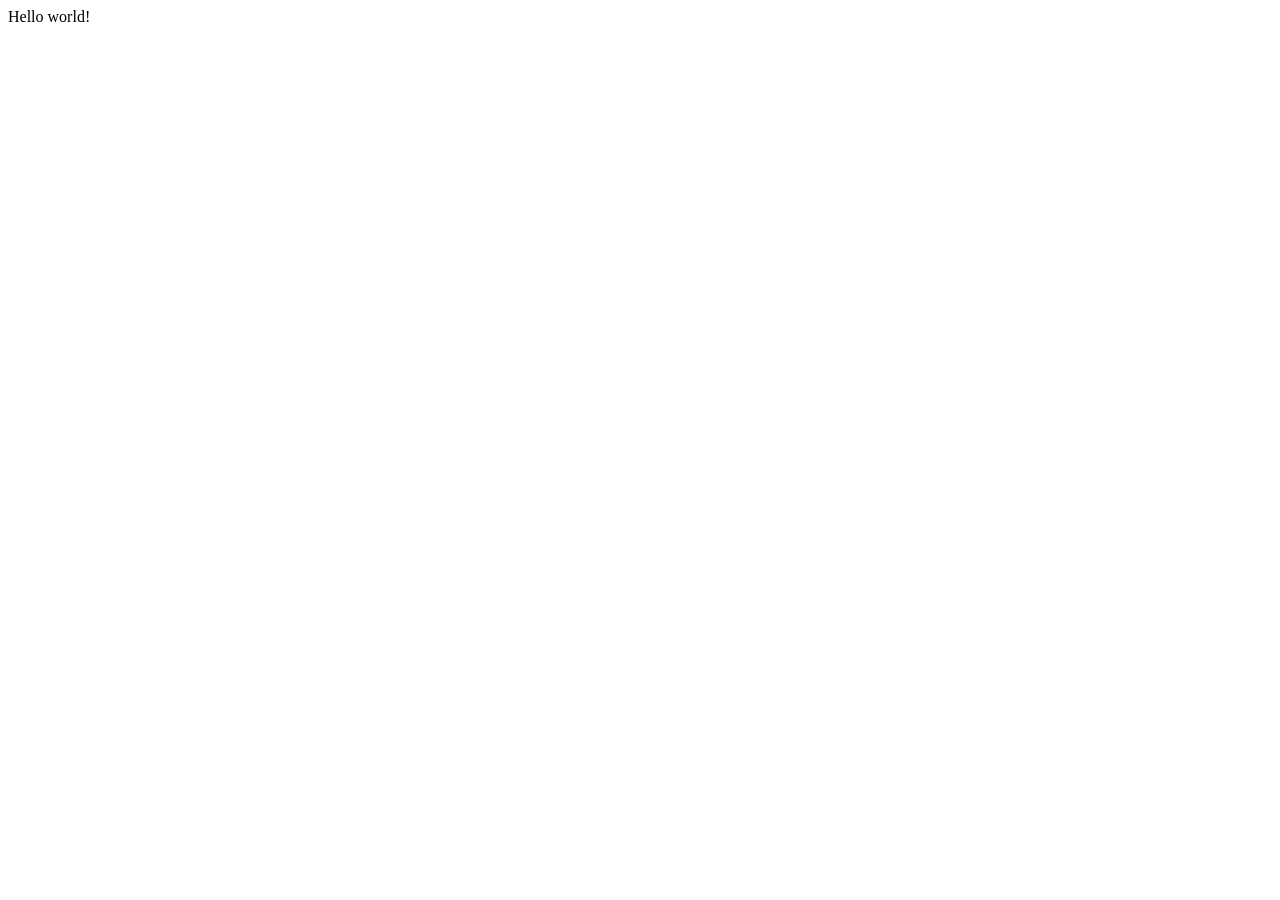
==== index.html @ d129b6b8 "Initial commit" ====
<!DOCTYPE html>
<html lang="en">
<head>
    <meta charset="UTF-8">
    <meta name="viewport" content="width=device-width, initial-scale=1.0">
    <title>Document</title>
</head>
<body>
    Hello world!
</body>
</html>
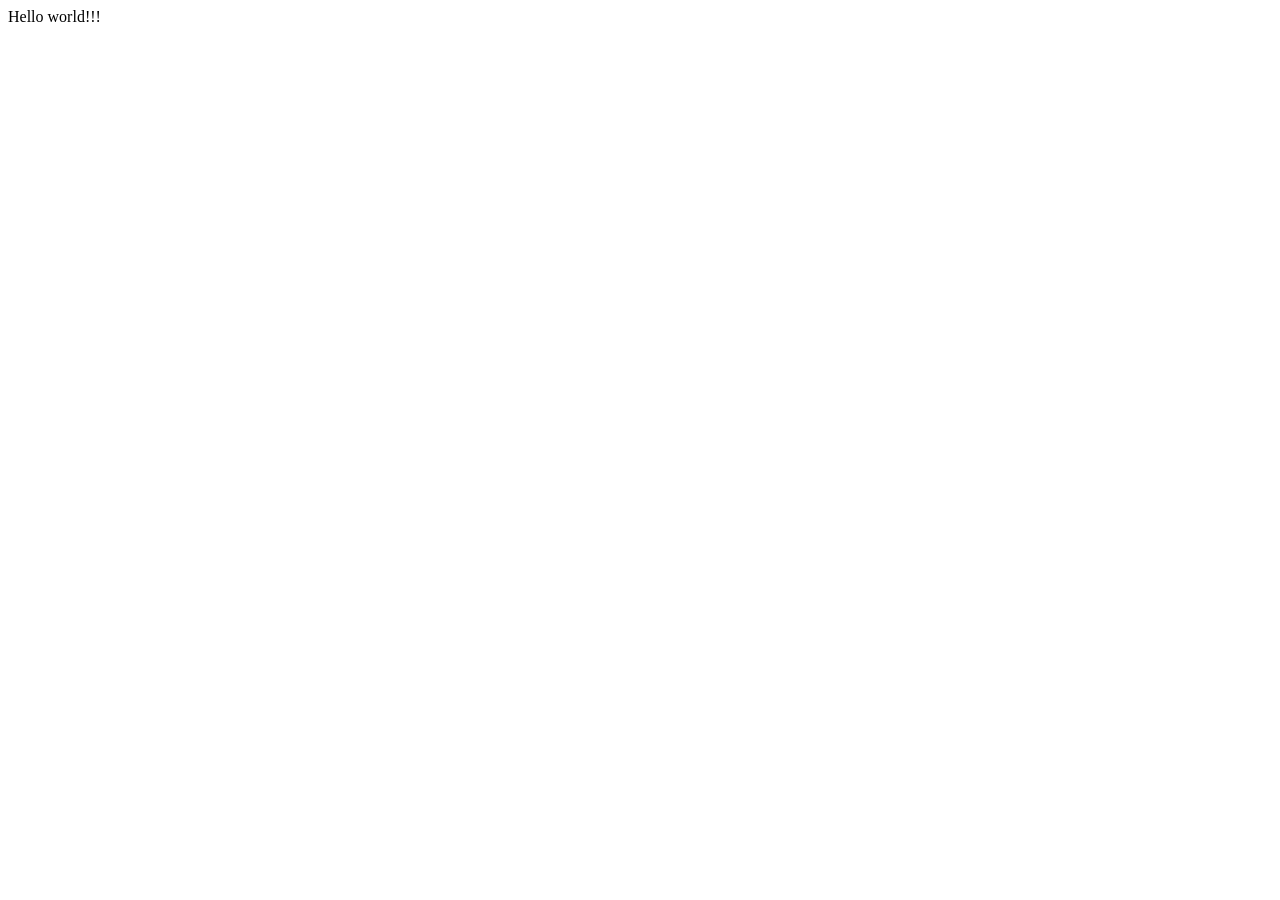
==== commit d00002d3: "Test commit" ====
--- a/index.html
+++ b/index.html
@@ -6,6 +6,6 @@
     <title>Document</title>
 </head>
 <body>
-    Hello world!
+    Hello world!!!
 </body>
 </html>
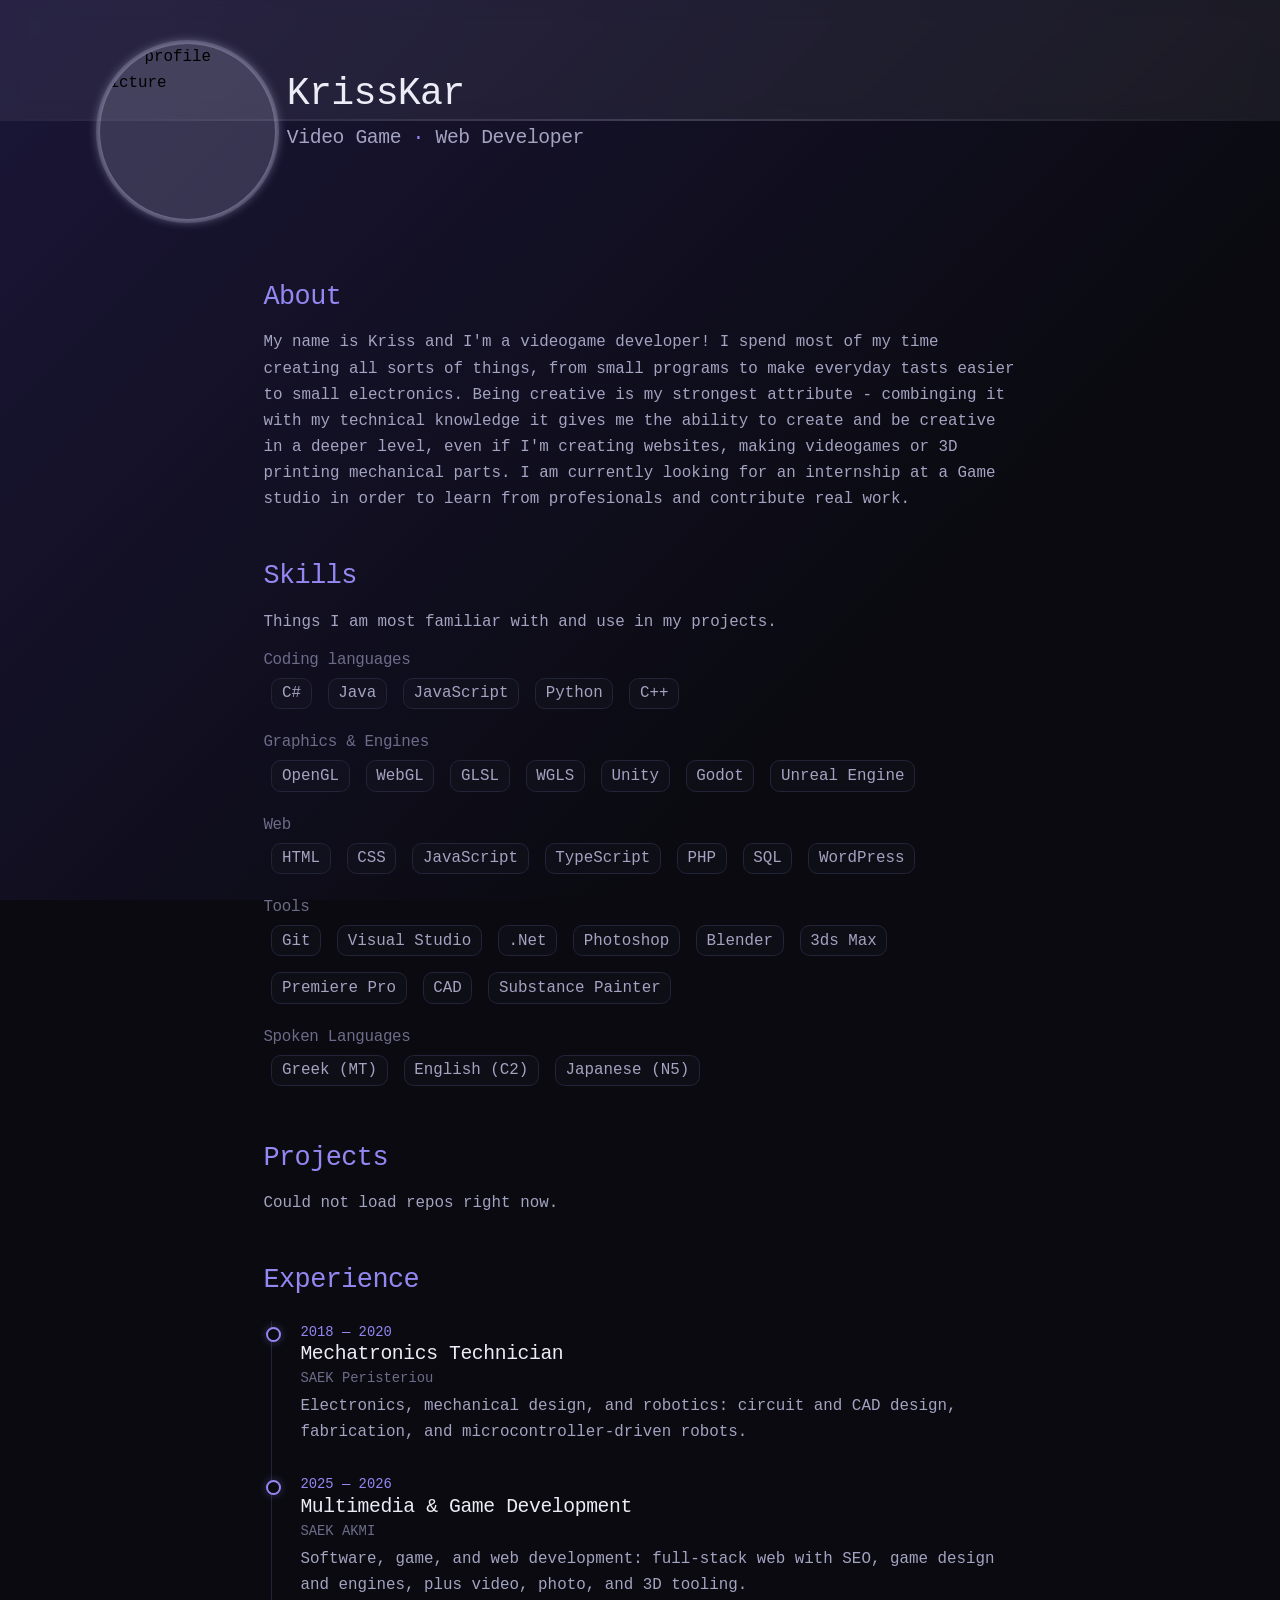
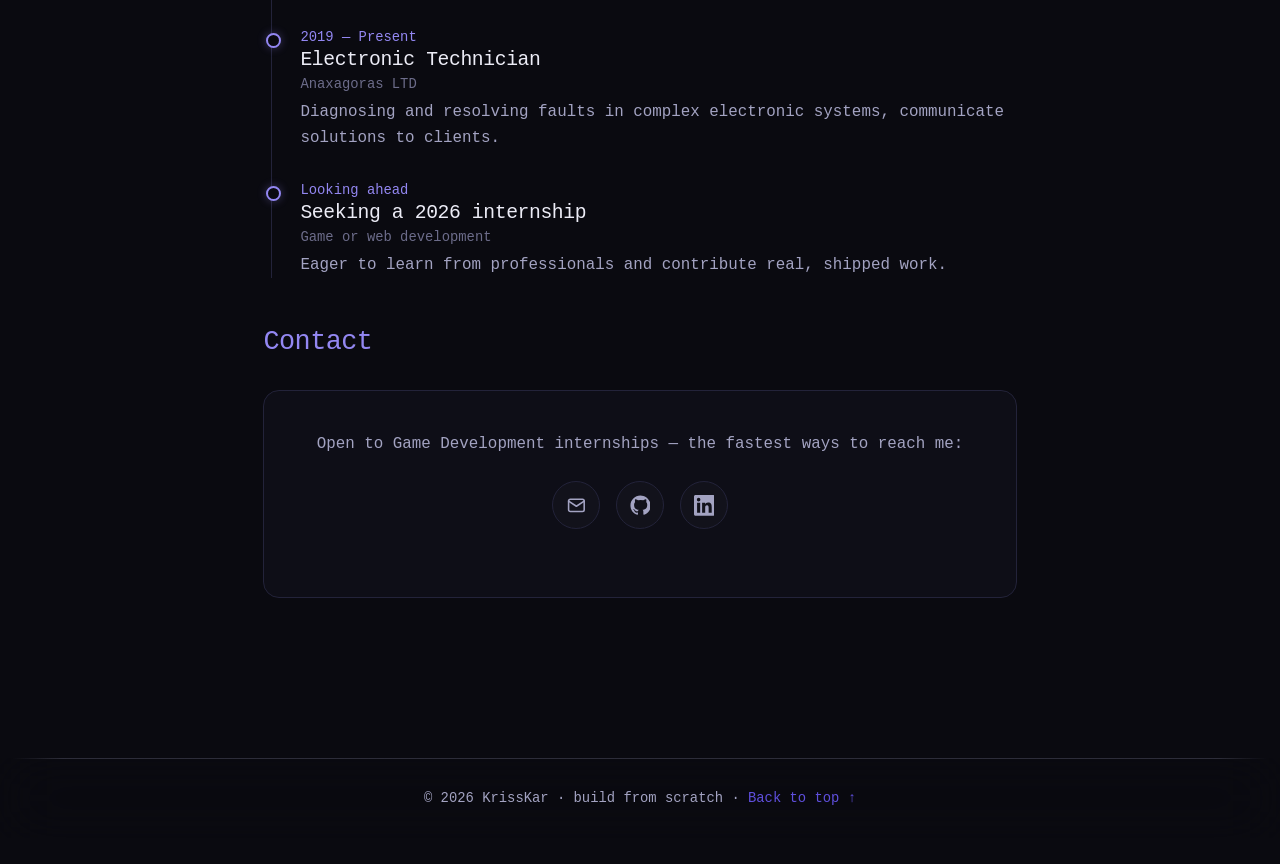
==== commit 86ca9faa: "+Finished frontend portfolio" ====
--- a/index.html
+++ b/index.html
@@ -3,9 +3,174 @@
 <head>
     <meta charset="UTF-8">
     <meta name="viewport" content="width=device-width, initial-scale=1.0">
-    <title>Document</title>
+    <link rel="preconnect" href="https://fonts.googleapis.com">
+    <link rel="preconnect" href="https://fonts.gstatic.com" crossorigin>
+    <link href="https://fonts.googleapis.com/css2?family=Geist+Mono:wght@300;400;500;600&family=Pixelify+Sans:wght@400;500;600&display=swap" rel="stylesheet">
+    <link rel="stylesheet" href="style.css">
+    <script src="repos.js" defer></script>
+    <script src="script.js" defer></script>
+    <title>KrissKar</title>
 </head>
 <body>
-    Hello world!!!
+    <div class="bg-body">
+        <div class="bg-glow-1"></div>
+        <div class="bg-glow-2"></div>
+        <div class="bg-glow-3"></div>
+        <div class="bg-glow-4"></div>
+    </div>
+    
+    <div class="header">
+        <div class="profile-img">
+            <img src="https://github.com/krisskar.png?size=200" alt="My profile picture">
+        </div>
+        <h1 class="name">KrissKar</h1>
+        <h3 class="title">
+            <span class="title-p1">Video Game </span>
+            <span class="sep">&middot;</span>
+            <span class="title-p2"> Web Developer</span>
+        </h3>
+    </div>
+
+    <div class="title-bg"></div>
+
+    <div class="main-content">
+        <h2 class="content-header">About</h2>
+        <p class="content-text">
+            My name is Kriss and I'm a videogame developer! I spend most of my time creating all sorts of things,
+            from small programs to make everyday tasts easier to small electronics. Being creative is my strongest attribute -
+            combinging it with my technical knowledge it gives me the ability to create and be creative in a deeper level, 
+            even if I'm creating websites, making videogames or 3D printing mechanical parts. I am currently looking for an
+            internship at a Game studio in order to learn from profesionals and contribute real work.
+        </p>
+
+        <h2 class="content-header">Skills</h2>
+        <p class="content-text">
+            Things I am most familiar with and use in my projects.
+        </p>
+
+        <h4 class="list-header">Coding languages</h4>
+        <div class="skill-list">
+            <div class="list-item">C#</div>
+            <div class="list-item">Java</div>
+            <div class="list-item">JavaScript</div>
+            <div class="list-item">Python</div>
+            <div class="list-item">C++</div>
+        </div>
+
+        <h4 class="list-header">Graphics & Engines</h4>
+        <div class="skill-list">
+            <div class="list-item">OpenGL</div>
+            <div class="list-item">WebGL</div>
+            <div class="list-item">GLSL</div>
+            <div class="list-item">WGLS</div>
+            <div class="list-item">Unity</div>
+            <div class="list-item">Godot</div>
+            <div class="list-item">Unreal Engine</div>
+        </div>
+
+        <h4 class="list-header">Web</h4>
+        <div class="skill-list">
+            <div class="list-item">HTML</div>
+            <div class="list-item">CSS</div>
+            <div class="list-item">JavaScript</div>
+            <div class="list-item">TypeScript</div>
+            <div class="list-item">PHP</div>
+            <div class="list-item">SQL</div>
+            <div class="list-item">WordPress</div>
+        </div>
+
+        <h4 class="list-header">Tools</h4>
+        <div class="skill-list">
+            <div class="list-item">Git</div>
+            <div class="list-item">Visual Studio</div>
+            <div class="list-item">.Net</div>
+            <div class="list-item">Photoshop</div>
+            <div class="list-item">Blender</div>
+            <div class="list-item">3ds Max</div>
+            <div class="list-item">Premiere Pro</div>
+            <div class="list-item">CAD</div>
+            <div class="list-item">Substance Painter</div>
+        </div>
+
+        <h4 class="list-header">Spoken Languages</h4>
+        <div class="skill-list">
+            <div class="list-item">Greek (MT)</div>
+            <div class="list-item">English (C2)</div>
+            <div class="list-item">Japanese (N5)</div>
+        </div>
+
+
+        <h2 class="content-header">Projects</h2>
+        <div class="repo-list">
+            <!--
+            <div class="repo-card">
+                <div class="repo-head">
+                    <h3 class="repo-name">Project Name</h3>
+                    <p class="repo-lang">language</p>
+                </div>
+                <p class="repo-desc">
+                    Placeholder description.
+                </p>
+                <a href="#" class="repo-link">view repo</a>
+            </div>
+            -->
+        </div>
+
+        <h2 class="content-header">Experience</h2>
+        <div class="timeline">
+            <div class="tl-item">
+                <p class="tl-date">2018 — 2020</p>
+                <h3 class="tl-title">Mechatronics Technician</h3>
+                <p class="tl-org">SAEK Peristeriou</p>
+                <p class="tl-desc"> Electronics, mechanical design, and robotics: circuit and CAD design, fabrication, and microcontroller-driven robots.</p>
+            </div>
+            <div class="tl-item">
+                <p class="tl-date">2025 — 2026</p>
+                <h3 class="tl-title">Multimedia & Game Development</h3>
+                <p class="tl-org">SAEK AKMI</p>
+                <p class="tl-desc">Software, game, and web development: full-stack web with SEO, game design and engines, plus video, photo, and 3D tooling.</p>
+            </div>
+            <div class="tl-item">
+                <p class="tl-date">2019 — Present</p>
+                <h3 class="tl-title">Electronic Technician</h3>
+                <p class="tl-org">Anaxagoras LTD</p>
+                <p class="tl-desc">Diagnosing and resolving faults in complex electronic systems, communicate solutions to clients.</p>
+            </div>
+            <div class="tl-item">
+                <p class="tl-date">Looking ahead</p>
+                <h3 class="tl-title">Seeking a 2026 internship</h3>
+                <p class="tl-org">Game or web development</p>
+                <p class="tl-desc">Eager to learn from professionals and contribute real, shipped work.</p>
+            </div>
+        </div>
+
+        <h2 class="content-header">Contact</h2>
+        <div class="contact-card">
+            <p class="content-text">Open to Game Development internships &mdash; the fastest ways to reach me:</p>
+            <div class="socials">
+                <a class="icon-btn" href="mailto:atmkrissbizz@gmail.com" aria-label="Email" title="Email">
+                    <svg viewBox="0 0 24 24" fill="none" stroke="currentColor" stroke-width="1.8" stroke-linecap="round" stroke-linejoin="round"><rect x="3" y="5" width="18" height="14" rx="2"/><path d="m3 7 9 6 9-6"/></svg>
+                </a>
+                <a class="icon-btn" href="https://github.com/krisskar" target="_blank" rel="noopener" aria-label="GitHub" title="GitHub">
+                    <svg viewBox="0 0 24 24" fill="currentColor"><path d="M12 .5C5.7.5.5 5.7.5 12c0 5.1 3.3 9.4 7.9 10.9.6.1.8-.3.8-.6v-2c-3.2.7-3.9-1.5-3.9-1.5-.5-1.3-1.3-1.7-1.3-1.7-1.1-.7.1-.7.1-.7 1.2.1 1.8 1.2 1.8 1.2 1 1.8 2.7 1.3 3.4 1 .1-.8.4-1.3.7-1.6-2.6-.3-5.3-1.3-5.3-5.8 0-1.3.5-2.3 1.2-3.1-.1-.3-.5-1.5.1-3.1 0 0 1-.3 3.3 1.2a11.5 11.5 0 0 1 6 0c2.3-1.5 3.3-1.2 3.3-1.2.6 1.6.2 2.8.1 3.1.8.8 1.2 1.8 1.2 3.1 0 4.5-2.7 5.5-5.3 5.8.4.3.8 1 .8 2.1v3.1c0 .3.2.7.8.6 4.6-1.5 7.9-5.8 7.9-10.9C23.5 5.7 18.3.5 12 .5z"/></svg>
+                </a>
+                <a class="icon-btn" href="https://www.linkedin.com/in/christoskrisskaratsiolis/" target="_blank" rel="noopener" aria-label="LinkedIn" title="LinkedIn">
+                    <svg viewBox="0 0 24 24" fill="currentColor"><path d="M20.45 20.45h-3.56v-5.57c0-1.33 0-3.04-1.85-3.04-1.85 0-2.14 1.45-2.14 2.94v5.67H9.35V9h3.41v1.56h.05c.48-.9 1.64-1.85 3.37-1.85 3.6 0 4.27 2.37 4.27 5.46v6.28zM5.34 7.43a2.06 2.06 0 1 1 0-4.13 2.06 2.06 0 0 1 0 4.13zM7.12 20.45H3.56V9h3.56v11.45zM22.22 0H1.77C.79 0 0 .77 0 1.73v20.54C0 23.23.79 24 1.77 24h20.45c.98 0 1.78-.77 1.78-1.73V1.73C24 .77 23.2 0 22.22 0z"/></svg>
+                </a>
+            </div>
+            <!--<a class="resume-btn" href="#">
+                <svg viewBox="0 0 24 24" fill="none" stroke="currentColor" stroke-width="1.8" stroke-linecap="round" stroke-linejoin="round"><path d="M12 3v12m0 0 4-4m-4 4-4-4"/><path d="M4 17v2a2 2 0 0 0 2 2h12a2 2 0 0 0 2-2v-2"/></svg>
+                Download r&eacute;sum&eacute;
+            </a>-->
+        </div>
+
+    </div>
+
+    <footer>
+        <p class="copyright">
+            &copy; 2026 KrissKar &middot; build from scratch &middot; <a class="top-btn" href="#">Back to top &UpArrow;</a>
+        </p>
+    </footer>
+
 </body>
 </html>
--- a/style.css
+++ b/style.css
@@ -0,0 +1,517 @@
+* {
+    margin: 0;
+    padding: 0;
+    box-sizing: border-box;
+}
+
+:root {
+    /*Background*/
+    --bg-base:     #0A0A10;
+    --bg-secondary:#1B1638;
+    --bg-header:   #ececf611;
+    
+    /*Glow*/
+    --glow-violet:  #2D2358;
+    --glow-blue:    #142A4D;
+    --glow-indigo:  #221d4e;
+    --glow-blurple: #1E1A44;
+
+    /*Text color*/
+    --text-primary:  #ECECF6;
+    --text-secondary:#A3A3C2;
+    --text-accent:   #9387F2;
+    --text-dimmed:   #5F4FDD;
+    --text-muted:    #6C6C8A;
+
+    --color-border:    #A3A3C23d;
+    --color-glow-dim:  #7C6FF0;
+    --color-glow:      #9387F2;
+    --card-background: #1a1a2850;
+    --card-border:     #23233A;
+
+    /* Used for header elements in order to be fluid */
+    --pfp: clamp(5rem, 2.857rem + 10.714vi, 12.5rem);
+
+
+    /*fonts*/
+    --font-sans:  'Geist Sans',    monospace;
+    --font-pixel: 'Pixelify Sans', monospace;
+    /*Text scale - fluid from 320px to 1440px viewport, current value = max */
+    --text-xs:   clamp(0.688rem, 0.67rem  + 0.089vi, 0.75rem);  /* up to 12px - fine print     */
+    --text-sm:   clamp(0.813rem, 0.795rem + 0.089vi, 0.875rem); /* up to 14px - secondary      */
+    --text-base: clamp(0.938rem, 0.92rem  + 0.089vi, 1rem);     /* up to 16px - body           */
+    --text-lg:   clamp(1.125rem, 1.089rem + 0.179vi, 1.25rem);  /* up to 20px - subheadings    */
+    --text-xl:   clamp(1.25rem,  1.107rem + 0.714vi, 1.75rem);  /* up to 28px - section titles */
+    --text-2xl:  clamp(1.75rem,  1.536rem + 1.071vi, 2.5rem);   /* up to 40px - hero heading   */
+
+}
+
+body {
+    font-family: var(--font-sans);
+    font-size: var(--text-base);
+    line-height: 1.65;
+    font-weight: 300;
+    -webkit-font-smoothing: antialiased;
+    background: var(--bg-base);
+}
+
+h1, h2 {
+    font-weight: 500;
+    line-height: 1.2;
+    letter-spacing: -0.02em;
+}
+
+h3 {
+    font-weight: 400;
+    line-height: 1.2;
+    letter-spacing: -0.02em;
+}
+
+h4 {
+    font-weight: 300;
+    line-height: 1.2;
+    letter-spacing: -0.02em;
+}
+
+h1 { font-size: var(--text-2xl); }
+h2 { font-size: var(--text-xl); }
+h3 { font-size: var(--text-lg); }
+h4 { font-size: var(--text-base);}
+
+
+.bg-body {
+    position: fixed;
+    z-index: 0;
+    inset: 0;
+    overflow: hidden;
+    pointer-events: none;
+    background: linear-gradient(135deg, var(--bg-secondary), var(--bg-base) 70%);
+}
+
+.bg-glow-1 { background: radial-gradient(circle at 68% 10%, var(--glow-indigo), transparent 40%); }
+.bg-glow-2 { background: radial-gradient(circle at 18% 40%, var(--glow-violet), transparent 36%); }
+.bg-glow-3 { background: radial-gradient(circle at 80% 72%, var(--glow-blue), transparent 40%); }
+.bg-glow-4 { background: radial-gradient(circle at 54% 80%, var(--glow-blurple), transparent 40%); }
+
+.bg-glow-1, .bg-glow-2, .bg-glow-3, .bg-glow-4 {
+    z-index: 0;
+    inset: inherit;
+    position: absolute;
+    opacity: 0;
+    animation: bg-glow 16s infinite ease-in-out;
+}
+
+.bg-glow-1 { animation-delay: 0s; }
+.bg-glow-2 { animation-delay: 4s; }
+.bg-glow-3 { animation-delay: 8s;}
+.bg-glow-4 { animation-delay: 12s;}
+
+@keyframes bg-glow {
+    0%   { opacity: 0; }
+    8%   { opacity: 0.85; }
+    25%  { opacity: 0.85; }
+    33%  { opacity: 0; }
+    100% { opacity: 0; }
+}
+
+.header {
+    position: sticky;
+    top: 0;
+    z-index: 10;
+    width: 100%;
+    height: clamp(5rem, 4.143rem + 4.286vi, 8rem);
+    background: var(--bg-header);
+    backdrop-filter: blur(10px);
+    border-bottom: 2px solid var(--color-border);
+    border-image: linear-gradient(90deg, transparent, var(--color-border), transparent) 1;
+    animation: header-anim 0.6s ease-out both;
+    user-select: none;
+    -webkit-user-select: none;
+}
+@keyframes header-anim {
+    from {
+        transform: translateY(-8.5rem);
+    }
+    to {
+        transform: translateY(0rem);
+    }
+}
+
+.profile-img {
+    position: absolute;
+    top: 2.5rem;
+    left: 6rem;
+    display: flex;
+    justify-content: center;
+    align-items: center;
+    width: var(--pfp);
+    aspect-ratio: 1;
+    background: var(--color-border);
+    border-radius: 100%;
+    animation: profile-img 0.6s ease-out 0.6s both;
+    z-index: inherit;
+}
+.profile-img img {
+    width: calc(var(--pfp) - 0.5rem);
+    aspect-ratio: 1;
+    border-radius: 100%;
+    box-shadow: 0px 0px 12px #A3A3C2;
+    animation: profile-img 0.6s ease-out 0.8s both;
+    z-index: inherit;
+}
+@keyframes profile-img {
+    from {
+        opacity: 0;
+    }
+    to {
+        opacity: 1;
+    }
+}
+
+.name {
+    position: absolute;
+    top: calc(var(--pfp) / 2 - 1.25rem);
+    left: calc(6rem + var(--pfp) + 0.5rem);
+    color: var(--text-primary);
+    animation: name-anim 0.6s ease-out 1.2s both;
+    z-index: inherit;
+}
+
+.title-bg {
+    position: fixed;
+    top: calc(var(--pfp) / 2 + 1.75rem);
+    left: calc(var(--pfp) / 2 + 5.75rem);
+    width: 26rem;
+    height: 2.5rem;
+    z-index: 8;
+    background: var(--bg-header);
+    border-bottom: 2px solid var(--color-border);
+    border-right: 2px solid var(--color-border);;
+    border-bottom-right-radius: 1.5rem;
+    backdrop-filter: blur(10px);
+    transform: scaleX(0);
+    transform-origin: left center;
+    transition: transform 0.6s cubic-bezier(.22,.61,.36,1);
+}
+.title-bg.scrolled{ transform: scaleX(1); }
+
+.title {
+    position: absolute;
+    top: calc(var(--pfp) / 2 + 2.25rem);
+    left: calc(6rem + var(--pfp) + 0.5rem);
+    text-transform: capitalize;
+    color: var(--text-secondary);
+    z-index: inherit;
+}
+
+.title-p1 {display: inline-block; animation: name-anim 0.6s ease-out 2s both; z-index: inherit;}
+.title-p2 {display: inline-block; animation: name-anim 0.6s ease-out 3.2s both; z-index: inherit;}
+
+@keyframes name-anim {
+    from {
+        opacity: 0;
+        transform: translateX(-16px);
+    }
+    to {
+        opacity: 1;
+        transform: translateX(0px);
+    }
+}
+
+.sep {
+    display: inline-block;
+    z-index: inherit;
+    color: var(--text-accent);
+    animation: name-anim 0.6s ease-out 2.6s both, dot-pulse 2.5s infinite ease-in-out;
+}
+@keyframes dot-pulse {
+    0%, 100% { text-shadow: 0 0 4px var(--color-glow), 0 0 10px var(--color-glow-dim); }
+    50%      { text-shadow: 0 0 8px var(--color-glow), 0 0 20px var(--color-glow-dim), 0 0 30px var(--color-glow-dim); }
+}
+
+.main-content {
+    position: relative;
+    z-index: 2;
+    margin-top: 7rem;
+    margin-inline: clamp(1.25rem, -3.821rem + 25.357vi, 19rem);
+    animation: main-apperance 0.6s ease-out 4s both;
+}
+
+.content-header {
+    z-index: inherit;
+    color: var(--text-accent);
+    padding-bottom: 1rem;
+    padding-top: 3rem;
+    user-select: none;
+    -webkit-user-select: none;
+}
+.content-text {
+    z-index: inherit;
+    color: var(--text-secondary);
+}
+
+.repo-list {
+    display: grid;
+    grid-template-columns: 1fr 1fr;
+    column-gap: 1rem;
+}
+
+.repo-card {
+    width: 100%;
+    max-width: 45rem;
+    height: auto;
+    padding: 1rem;
+    margin-bottom: 1rem;
+    backdrop-filter: blur(30px);
+    background-color: var(--card-background);
+    border: 1px solid var(--card-border);
+    border-radius: 1rem;
+    user-select: none;
+    -webkit-user-select: none;
+    transition: 0.2s ease-in-out;
+}
+.repo-card:hover {
+    transform: translateY(-5px);
+    border-color: var(--color-glow-dim);
+}
+
+.repo-head {
+    display: flex;
+    justify-content: space-between;
+}
+
+.repo-name {
+    color: var(--text-primary);
+    padding-bottom: 0.5rem;
+}
+.repo-desc {
+    color: var(--text-secondary);
+}
+
+.repo-link {
+    text-decoration: none;
+    color: var(--text-accent);
+}
+.repo-lang {
+    color: var(--text-muted);
+}
+
+@keyframes main-apperance {
+    from {
+        opacity: 0;
+        transform: translateY(-16px);
+    }
+    to {
+        opacity: 1;
+        transform: translateY(0px);
+    }
+}
+
+.list-header {
+    color: var(--text-muted);
+    margin-top: 1rem;
+    user-select: none;
+    -webkit-user-select: none;
+    
+}
+.skill-list {
+    display: flex;
+    flex-wrap: wrap;
+    flex-direction: row;
+    user-select: none;
+    -webkit-user-select: none;
+}
+
+.list-item {
+    margin: 0.5rem;
+    padding: 0.1rem 0.6rem;
+    color: var(--text-secondary);
+    background-color: var(--card-background);
+    border: 1px solid var(--card-border);
+    border-radius: 0.6rem;
+    transition: 0.15s ease-in-out;
+    text-wrap: nowrap;
+}
+.list-item:hover {
+    border-color: var(--color-glow-dim);
+    color:var(--text-primary);
+}
+
+.timeline {
+    position: relative;
+    margin-left: 0.5rem;
+    margin-top: 0.5rem;
+    padding-left: 1.75rem;
+    border-left: 1px solid var(--card-border);
+    user-select: none;
+    -webkit-user-select: none;
+}
+.tl-item {
+    position: relative;
+    padding-bottom: 1.75rem;
+}
+.tl-item:last-child {
+    padding-bottom: 0;
+}
+.tl-item::before {
+    content: "";
+    position: absolute;
+    left: -2.18rem;
+    top: 0.4rem;
+    width: 0.7rem;
+    height: 0.7rem;
+    border-radius: 50%;
+    background: var(--bg-base);
+    border: 2px solid var(--text-accent);
+    box-shadow: 0 0 10px #9387f255;
+    transition: 0.2s ease-in-out;
+}
+.tl-item:hover::before {
+    box-shadow: 0 0 14px var(--color-glow);
+    background: var(--text-accent);
+}
+.tl-date {
+    color: var(--text-accent);
+    font-size: var(--text-sm);
+}
+.tl-title {
+    color: var(--text-primary);
+    font-size: var(--text-lg);
+}
+.tl-org {
+    color: var(--text-muted);
+    font-size: var(--text-sm);
+}
+.tl-desc {
+    color: var(--text-secondary);
+    margin-top: 0.2rem;
+}
+
+.contact-card {
+    margin-top: 1rem;
+    padding: 2.5rem 1.5rem;
+    text-align: center;
+    background-color: var(--card-background);
+    border: 1px solid var(--card-border);
+    border-radius: 1rem;
+    backdrop-filter: blur(30px);
+}
+.contact-card .content-text {
+    margin-bottom: 1.5rem;
+}
+.socials {
+    display: flex;
+    justify-content: center;
+    gap: 1rem;
+    margin-bottom: 1.75rem;
+}
+.icon-btn {
+    display: flex;
+    align-items: center;
+    justify-content: center;
+    width: 3rem;
+    height: 3rem;
+    border-radius: 50%;
+    color: var(--text-secondary);
+    background-color: var(--card-background);
+    border: 1px solid var(--card-border);
+    transition: 0.2s ease-in-out;
+    user-select: none;
+    -webkit-user-select: none;
+}
+.icon-btn:hover {
+    color: var(--text-accent);
+    border-color: var(--color-glow-dim);
+    box-shadow: 0 0 16px #9387f23a;
+    transform: translateY(-3px);
+}
+.icon-btn svg {
+    width: 1.3rem;
+    height: 1.3rem;
+}
+.resume-btn {
+    display: inline-flex;
+    align-items: center;
+    gap: 0.5rem;
+    padding: 0.6rem 1.2rem;
+    color: var(--bg-base);
+    background-color: var(--text-accent);
+    border-radius: 0.6rem;
+    text-decoration: none;
+    font-weight: 500;
+    transition: 0.2s ease-in-out;
+    user-select: none;
+    -webkit-user-select: none;
+}
+.resume-btn:hover {
+    box-shadow: 0 0 22px #9387f25a;
+    transform: translateY(-3px);
+}
+.resume-btn svg {
+    width: 1rem;
+    height: 1rem;
+}
+
+
+
+footer {
+    z-index: 10;
+    width: 100%;
+    height: 5rem;
+    margin-top: 10rem;
+    backdrop-filter: blur(30px);
+    border-top: 1px solid var(--color-border);
+    border-image: linear-gradient(90deg, transparent 1%, var(--color-border)5%, var(--color-border)95%, transparent 99%) 1;
+    user-select: none;
+    -webkit-user-select: none;
+    align-content: center;
+    text-align: center;
+}
+.copyright {
+    font-size: var(--text-sm);
+    font-weight: 300;
+    color: var(--text-secondary);
+}
+.top-btn {
+    text-decoration: none;
+    color: var(--text-dimmed);
+}
+
+
+
+
+
+/* ---- Mobile: phones / small tablets (<= 768px) ---- */
+@media (max-width: 50em) {
+    /* Header: drop absolute positioning and stack everything centered */
+    .header {
+        height: auto;
+        padding: 1.5rem 1rem;
+        display: flex;
+        flex-direction: row;
+        align-items: center;
+        text-align: center;
+    }
+    .profile-img,
+    .name,
+    .title {
+        position: static;
+        top: auto;
+        left: auto;
+    }
+    .name { margin-bottom: 0.25rem; margin: 0rem 1rem; }
+
+    .title-bg { opacity: 0;}
+
+    /* Content: small even gutters instead of the big fixed margins */
+    .main-content {
+        margin-top: 2.5rem;
+        margin-inline: 1.25rem;
+    }
+
+    /* Projects: single column */
+    .repo-list {
+        grid-template-columns: 1fr;
+    }
+    
+}
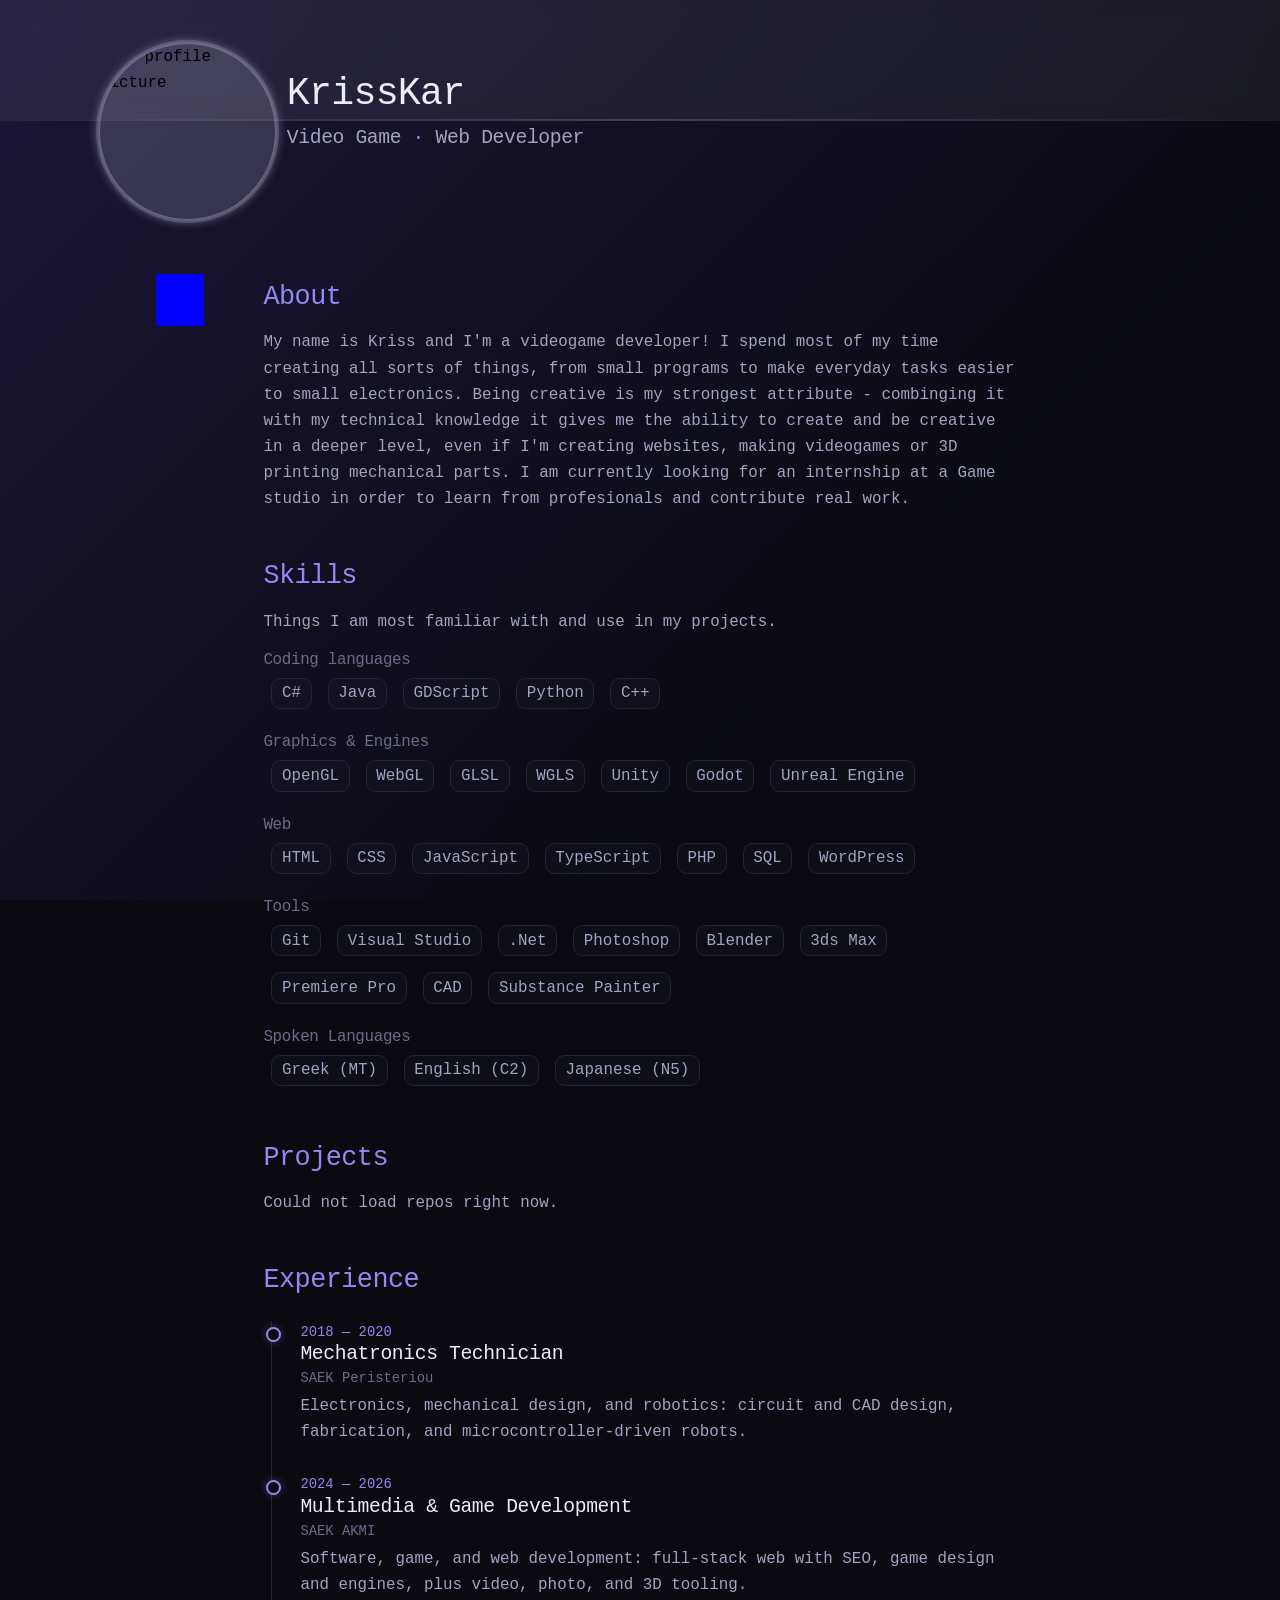
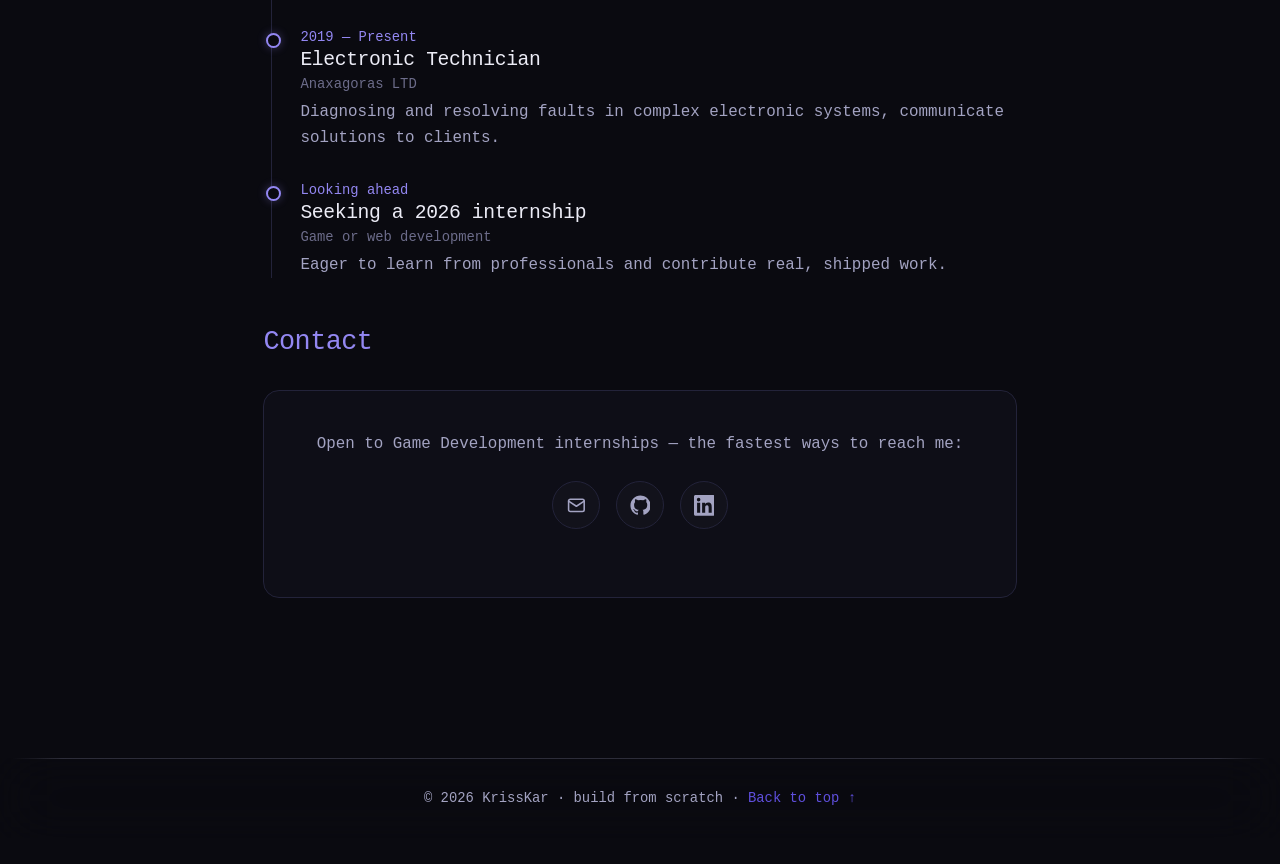
==== commit ffff4738: "+Wizard (State machine) +Fireball (State machine) +WebGame transition" ====
--- a/index.html
+++ b/index.html
@@ -5,13 +5,16 @@
     <meta name="viewport" content="width=device-width, initial-scale=1.0">
     <link rel="preconnect" href="https://fonts.googleapis.com">
     <link rel="preconnect" href="https://fonts.gstatic.com" crossorigin>
-    <link href="https://fonts.googleapis.com/css2?family=Geist+Mono:wght@300;400;500;600&family=Pixelify+Sans:wght@400;500;600&display=swap" rel="stylesheet">
+    <link href="https://fonts.googleapis.com/css2?family=Geist:wght@300;400;500;600&family=Geist+Mono:wght@300;400;500;600&family=Pixelify+Sans:wght@400;500;600&display=swap" rel="stylesheet">
     <link rel="stylesheet" href="style.css">
     <script src="repos.js" defer></script>
     <script src="script.js" defer></script>
     <title>KrissKar</title>
 </head>
 <body>
+
+    <canvas id="mage"></canvas>
+
     <div class="bg-body">
         <div class="bg-glow-1"></div>
         <div class="bg-glow-2"></div>
@@ -37,7 +40,7 @@
         <h2 class="content-header">About</h2>
         <p class="content-text">
             My name is Kriss and I'm a videogame developer! I spend most of my time creating all sorts of things,
-            from small programs to make everyday tasts easier to small electronics. Being creative is my strongest attribute -
+            from small programs to make everyday tasks easier to small electronics. Being creative is my strongest attribute -
             combinging it with my technical knowledge it gives me the ability to create and be creative in a deeper level, 
             even if I'm creating websites, making videogames or 3D printing mechanical parts. I am currently looking for an
             internship at a Game studio in order to learn from profesionals and contribute real work.
@@ -52,7 +55,7 @@
         <div class="skill-list">
             <div class="list-item">C#</div>
             <div class="list-item">Java</div>
-            <div class="list-item">JavaScript</div>
+            <div class="list-item">GDScript</div>
             <div class="list-item">Python</div>
             <div class="list-item">C++</div>
         </div>
@@ -125,7 +128,7 @@
                 <p class="tl-desc"> Electronics, mechanical design, and robotics: circuit and CAD design, fabrication, and microcontroller-driven robots.</p>
             </div>
             <div class="tl-item">
-                <p class="tl-date">2025 — 2026</p>
+                <p class="tl-date">2024 — 2026</p>
                 <h3 class="tl-title">Multimedia & Game Development</h3>
                 <p class="tl-org">SAEK AKMI</p>
                 <p class="tl-desc">Software, game, and web development: full-stack web with SEO, game design and engines, plus video, photo, and 3D tooling.</p>
--- a/style.css
+++ b/style.css
@@ -2,6 +2,24 @@
     margin: 0;
     padding: 0;
     box-sizing: border-box;
+}
+
+@font-face {
+  font-family: 'Geist Mono Adjusted';
+  src: url('fonts/geist-mono.ttf') format('truetype');
+  font-weight: 100 900;
+  size-adjust: 91.63%;
+  ascent-override: 100.40%;
+  descent-override: 27.28%;
+}
+
+@font-face {
+  font-family: 'VT323 Adjusted';
+  src: url('fonts/vt323.ttf') format('truetype');
+  font-weight: 100 900;
+  size-adjust: 137.45%;
+  ascent-override: 66.93%;
+  descent-override: 18.19%;
 }
 
 :root {
@@ -34,8 +52,8 @@
 
 
     /*fonts*/
-    --font-sans:  'Geist Sans',    monospace;
-    --font-pixel: 'Pixelify Sans', monospace;
+    --font-sans:  'Geist Mono Adjusted',    monospace;
+    --font-pixel: 'VT323 Adjusted', monospace;
     /*Text scale - fluid from 320px to 1440px viewport, current value = max */
     --text-xs:   clamp(0.688rem, 0.67rem  + 0.089vi, 0.75rem);  /* up to 12px - fine print     */
     --text-sm:   clamp(0.813rem, 0.795rem + 0.089vi, 0.875rem); /* up to 14px - secondary      */
@@ -53,6 +71,10 @@
     font-weight: 300;
     -webkit-font-smoothing: antialiased;
     background: var(--bg-base);
+}
+
+body.pixel {
+    font-family: var(--font-pixel);
 }
 
 h1, h2 {
@@ -477,7 +499,14 @@
     color: var(--text-dimmed);
 }
 
-
+#mage {
+    background: none;
+    z-index: 11;
+    position: fixed;
+    top: 0;
+    left: 0;
+    pointer-events: none;
+}
 
 
 
